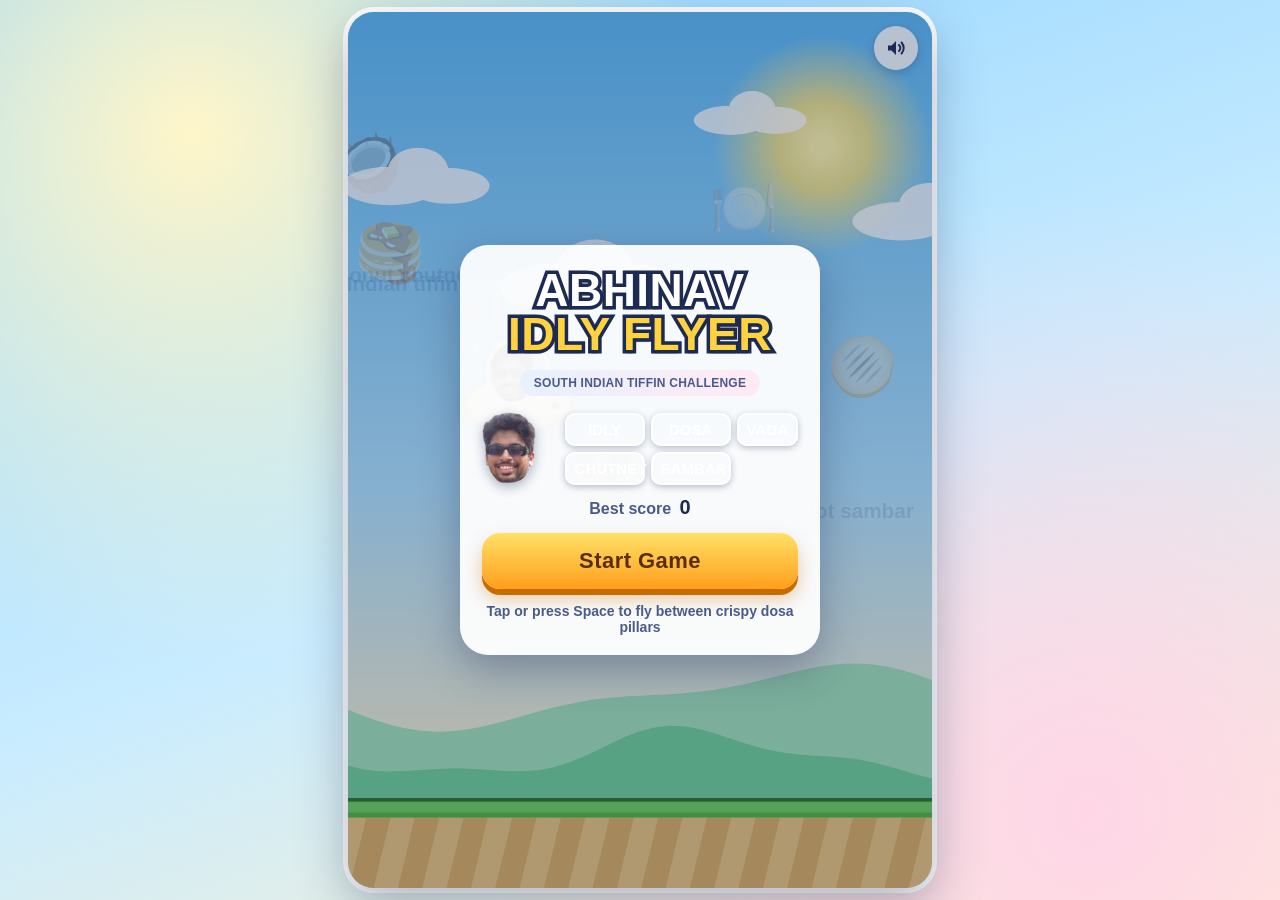
==== Abhinav_Idly_Flyer_Standalone.html @ 1d7c94a0 "Add files via upload" ====
<!DOCTYPE html>
<html lang="en">
<head>
<meta charset="UTF-8">
<meta name="viewport" content="width=device-width, initial-scale=1, maximum-scale=1, user-scalable=no, viewport-fit=cover">
<meta name="theme-color" content="#6ec6ff">
<title>Abhinav Idly Flyer</title>
<style>
/* Abhinav Tap Bird — styles */
:root {
  --ink: #1d2b53;
  --ink-soft: #4a5a8a;
  --sky: #6ec6ff;
  --sun: #ffd23f;
  --sun-deep: #ff9f1c;
  --coral: #ff6b6b;
  --card: rgba(255, 255, 255, 0.94);
  --font: "Trebuchet MS", "Segoe UI", "Helvetica Neue", Arial, system-ui, sans-serif;
}

* { box-sizing: border-box; -webkit-tap-highlight-color: transparent; }

html, body {
  margin: 0;
  height: 100%;
  overflow: hidden;
  overscroll-behavior: none;
  font-family: var(--font);
  color: var(--ink);
  -webkit-user-select: none;
  user-select: none;
}

body {
  display: grid;
  place-items: center;
  min-height: 100vh;
  min-height: 100dvh;
  background:
    radial-gradient(circle at 15% 15%, #fff6c9 0, transparent 40%),
    radial-gradient(circle at 85% 90%, #ffd6e7 0, transparent 45%),
    linear-gradient(160deg, #8fd3ff 0%, #c9ecff 55%, #fff1d0 100%);
}

.is-hidden { display: none !important; }


/* ---- Game shell: fixed 2:3 playfield scaled to fit the window ---- */
.shell {
  position: relative;
  height: min(calc(100vh - 24px), 150vw);
  height: min(calc(100dvh - 24px), 150vw);
  aspect-ratio: 2 / 3;
  max-width: 100vw;
}
.stage {
  position: absolute; inset: 0;
  overflow: hidden;
  border-radius: 26px;
  background: #8fd3ff;
  box-shadow: 0 18px 50px rgba(29, 43, 83, .35), 0 0 0 5px #fff;
  touch-action: none;
  cursor: pointer;
  outline: none;
}
@media (max-width: 520px) {
  .shell { height: min(100vh, 150vw); height: min(100dvh, 150vw); }
  .stage { border-radius: 0; box-shadow: none; }
}
canvas { position: absolute; inset: 0; width: 100%; height: 100%; display: block; touch-action: none; }

.stage.shake { animation: shake .4s; }
@keyframes shake {
  10%, 90% { transform: translateX(-2px); } 20%, 80% { transform: translateX(4px); }
  30%, 50%, 70% { transform: translateX(-7px); } 40%, 60% { transform: translateX(7px); }
}
.flash { position: absolute; inset: 0; background: #fff; opacity: 0; pointer-events: none; }
.flash.go { animation: flash .35s ease-out; }
@keyframes flash { from { opacity: .8; } to { opacity: 0; } }

/* ---- HUD ---- */
.hud {
  position: absolute; left: 0; right: 0; top: 0;
  padding: 14px 14px 0;
  display: flex; align-items: flex-start; justify-content: space-between;
  pointer-events: none;
  z-index: 3;
  font-size: calc(var(--s, 1) * 16px);
}
.hud > * { pointer-events: auto; }
.best-pill {
  background: rgba(255, 255, 255, .88); border-radius: 999px; padding: 7px 14px;
  font-weight: 700; font-size: 14px; color: var(--ink-soft);
  box-shadow: 0 3px 10px rgba(29, 43, 83, .2);
}
.best-pill b { color: var(--ink); margin-left: 4px; font-size: 16px; }
.hud-score {
  position: absolute; left: 50%; top: 52px; transform: translateX(-50%);
  font-size: 68px; font-weight: 900; color: #fff; line-height: 1;
  -webkit-text-stroke: 6px var(--ink); paint-order: stroke fill;
  text-shadow: 0 5px 0 rgba(29, 43, 83, .35);
  pointer-events: none;
}
.hud-score.pop { animation: pop .35s ease-out; }
@keyframes pop { 0% { transform: translateX(-50%) scale(1); } 40% { transform: translateX(-50%) scale(1.35); } 100% { transform: translateX(-50%) scale(1); } }
.hud-buttons { display: flex; gap: 8px; }
.icon-btn {
  width: 44px; height: 44px; border: 0; border-radius: 50%;
  display: grid; place-items: center; cursor: pointer;
  background: rgba(255, 255, 255, .92); color: var(--ink);
  box-shadow: 0 3px 10px rgba(29, 43, 83, .25);
  transition: transform .12s;
}
.icon-btn:hover { transform: scale(1.08); }
.icon-btn:active { transform: scale(.94); }
.icon-btn svg { width: 24px; height: 24px; fill: currentColor; }
.icon-btn .wave { stroke: currentColor; }
.icon-sound-off { display: none; }
#soundBtn[aria-pressed="true"] .icon-sound-on { display: none; }
#soundBtn[aria-pressed="true"] .icon-sound-off { display: block; color: var(--coral); }

/* HUD visibility per state */
.shell[data-state="ready"] .hud-score,
.shell[data-state="ready"] #pauseBtn,
.shell[data-state="ready"] .best-pill,
.shell[data-state="over"] .hud-score,
.shell[data-state="over"] #pauseBtn,
.shell[data-state="over"] .best-pill { display: none; }
.shell[data-state="ready"] .hud,
.shell[data-state="over"] .hud { justify-content: flex-end; }
.shell[data-state="paused"] .hud { visibility: hidden; }

/* ---- Overlays and cards ---- */
.overlay {
  position: absolute; inset: 0; z-index: 5;
  display: flex; align-items: center; justify-content: center;
  padding: 18px;
  background: rgba(29, 43, 83, .28);
  animation: fade .25s ease-out;
  cursor: default;
}
@keyframes fade { from { opacity: 0; } to { opacity: 1; } }
.card {
  width: min(100%, 360px);
  background: var(--card);
  border-radius: 28px;
  padding: 24px 22px 20px;
  text-align: center;
  box-shadow: 0 14px 40px rgba(29, 43, 83, .35);
  animation: rise .35s cubic-bezier(.2, 1.3, .4, 1);
}
.card-small { width: min(100%, 300px); }
@keyframes rise { from { transform: translateY(24px) scale(.94); opacity: 0; } to { transform: none; opacity: 1; } }

.logo { margin: 0; line-height: .95; display: flex; flex-direction: column; font-weight: 900; letter-spacing: .02em; }
.logo span {
  font-size: clamp(34px, 11vw, 46px); color: #fff;
  -webkit-text-stroke: 7px var(--ink); paint-order: stroke fill;
  text-shadow: 0 4px 0 rgba(29, 43, 83, .3);
}
.logo span:last-child { color: var(--sun); }
.subtitle {
  display: inline-block; margin: 14px 0 6px; padding: 6px 14px; border-radius: 999px;
  background: linear-gradient(90deg, #e8f1ff, #ffeaf3); color: var(--ink-soft);
  font-size: 12px; font-weight: 800; letter-spacing: .02em; text-transform: uppercase; white-space: nowrap;
}

.preview { display: flex; align-items: center; justify-content: center; gap: 14px; margin: 10px 0 4px; }
.preview-bird { position: relative; width: 74px; height: 74px; animation: bob 1.4s ease-in-out infinite alternate; }
.preview-bird img { width: 100%; height: 100%; object-fit: contain; filter: drop-shadow(0 4px 6px rgba(29, 43, 83, .35)); }
.preview-fallback { display: none; font-size: 56px; line-height: 74px; }
.preview-bird.no-img img { display: none; }
.preview-bird.no-img .preview-fallback { display: block; }
@keyframes bob { from { transform: translateY(-5px) rotate(-5deg); } to { transform: translateY(5px) rotate(5deg); } }
.preview-chips { display: grid; grid-template-columns: repeat(3, auto); gap: 6px; }
.chip {
  min-width: 42px; padding: 6px 8px; border-radius: 10px; color: #fff; font-weight: 900; font-size: 15px;
  border: 2px solid #fff; box-shadow: 0 2px 6px rgba(29, 43, 83, .3);
}

.best-line { margin: 10px 0 14px; font-weight: 700; color: var(--ink-soft); }
.best-line b { color: var(--ink); font-size: 20px; margin-left: 4px; }

.btn {
  display: block; width: 100%; border: 0; border-radius: 18px; cursor: pointer;
  font-family: inherit; font-weight: 900; letter-spacing: .02em;
  transition: transform .12s, box-shadow .12s;
}
.btn-primary {
  padding: 15px 18px; font-size: 22px; color: #5a2d00;
  background: linear-gradient(180deg, #ffe066, var(--sun-deep));
  box-shadow: 0 6px 0 #c76d00, 0 10px 18px rgba(199, 109, 0, .35);
}
.btn-primary:hover { transform: translateY(-2px); }
.btn-primary:active { transform: translateY(4px); box-shadow: 0 2px 0 #c76d00; }
.btn-secondary {
  margin-top: 14px; padding: 11px 18px; font-size: 16px; color: var(--ink);
  background: #e6edff; box-shadow: 0 4px 0 #b9c7ee;
}
.btn-secondary:active { transform: translateY(3px); box-shadow: 0 1px 0 #b9c7ee; }
.btn:focus-visible, .icon-btn:focus-visible { outline: 4px solid #fff; outline-offset: 2px; box-shadow: 0 0 0 7px var(--ink); }

.hint { margin: 14px 0 0; font-size: 14px; font-weight: 700; color: var(--ink-soft); }

.card-title { margin: 0 0 6px; font-size: 32px; font-weight: 900; color: var(--ink); }
.over-title { color: var(--coral); font-size: 38px; letter-spacing: .03em; }
.card-text { margin: 0 0 16px; font-size: 16px; font-weight: 700; color: var(--ink-soft); }
.score-row { display: flex; gap: 12px; margin-bottom: 14px; }
.score-box { flex: 1; padding: 10px 6px; border-radius: 18px; background: #eef3ff; display: flex; flex-direction: column; gap: 2px; }
.score-box span { font-size: 12px; font-weight: 800; text-transform: uppercase; letter-spacing: .08em; color: var(--ink-soft); }
.score-box b { font-size: 40px; line-height: 1.05; color: var(--ink); }
.score-box-best { background: #fff3d1; }
.new-best { margin: 0 0 14px; font-weight: 900; color: var(--sun-deep); animation: pop2 .8s ease-in-out infinite alternate; }
@keyframes pop2 { from { transform: scale(1); } to { transform: scale(1.08); } }

/* Fallback screen */
.fatal {
  position: absolute; inset: 0; z-index: 10; display: flex; align-items: center; justify-content: center;
  padding: 18px; background: rgba(110, 198, 255, .95); border-radius: 26px;
}
noscript .fatal { position: fixed; border-radius: 0; }

@media (max-height: 560px) {
  .card { padding: 14px 16px; }
  .logo span { font-size: 28px; }
  .preview-bird { width: 50px; height: 50px; }
  .btn-primary { padding: 10px; font-size: 18px; }
}
@media (prefers-reduced-motion: reduce) {
  .preview-bird, .new-best { animation: none; }
}

</style>
</head>
<body>
<main class="shell" id="shell" data-state="ready">
  <div class="stage" id="stage">
    <canvas id="gameCanvas" role="img" aria-label="Abhinav Idly Flyer game area"></canvas>

    <!-- In-game heads-up display -->
    <div class="hud" id="hud">
      <div class="best-pill">Best <b id="hudBest">0</b></div>
      <div class="hud-score" id="hudScore" aria-live="polite">0</div>
      <div class="hud-buttons">
        <button type="button" class="icon-btn" id="pauseBtn" aria-label="Pause game" title="Pause (P)">
          <svg viewBox="0 0 24 24" aria-hidden="true"><rect x="6" y="5" width="4" height="14" rx="1.5"/><rect x="14" y="5" width="4" height="14" rx="1.5"/></svg>
        </button>
        <button type="button" class="icon-btn" id="soundBtn" aria-label="Mute sound" aria-pressed="false" title="Sound (M)">
          <svg class="icon-sound-on" viewBox="0 0 24 24" aria-hidden="true"><path d="M4 9.5v5h3.5L12 19V5L7.5 9.5H4z"/><path class="wave" d="M15 9a4 4 0 0 1 0 6M17.5 6.5a8 8 0 0 1 0 11" fill="none" stroke-width="2" stroke-linecap="round"/></svg>
          <svg class="icon-sound-off" viewBox="0 0 24 24" aria-hidden="true"><path d="M4 9.5v5h3.5L12 19V5L7.5 9.5H4z"/><path class="wave" d="M16 9.5l5 5M21 9.5l-5 5" fill="none" stroke-width="2" stroke-linecap="round"/></svg>
        </button>
      </div>
    </div>

    <!-- Start screen -->
    <section class="overlay" id="startScreen" aria-labelledby="startTitle">
      <div class="card">
        <h1 class="logo" id="startTitle"><span>ABHINAV</span><span>IDLY FLYER</span></h1>
        <p class="subtitle">South Indian Tiffin Challenge</p>
        <div class="preview" aria-hidden="true">
          <div class="preview-bird"><img id="previewFace" src="[data-uri]" alt="" draggable="false"><span class="preview-fallback">🐦</span></div>
          <div class="preview-chips">
            <span class="chip c-IDLY">IDLY</span><span class="chip c-MASALA">DOSA</span><span class="chip c-PLAIN">VADA</span><span class="chip c-VADA">CHUTNEY</span><span class="chip c-CHUTNEY">SAMBAR</span>
          </div>
        </div>
        <p class="best-line">Best score <b id="startBest">0</b></p>
        <button type="button" class="btn btn-primary" id="startBtn">Start Game</button>
        <p class="hint">Tap or press Space to fly between crispy dosa pillars</p>
      </div>
    </section>

    <!-- Pause screen -->
    <section class="overlay is-hidden" id="pauseScreen" aria-labelledby="pauseTitle">
      <div class="card card-small">
        <h2 class="card-title" id="pauseTitle">Paused</h2>
        <p class="card-text">Take a breath. Your score is safe.</p>
        <button type="button" class="btn btn-primary" id="resumeBtn">Resume</button>
        <button type="button" class="btn btn-secondary" id="pauseRestartBtn">Restart</button>
      </div>
    </section>

    <!-- Game-over screen -->
    <section class="overlay is-hidden" id="overScreen" aria-labelledby="overTitle">
      <div class="card">
        <h2 class="card-title over-title" id="overTitle">GAME OVER</h2>
        <p class="card-text" id="overMessage">One more attempt?</p>
        <div class="score-row">
          <div class="score-box"><span>Score</span><b id="overScore">0</b></div>
          <div class="score-box score-box-best"><span>Best</span><b id="overBest">0</b></div>
        </div>
        <p class="new-best is-hidden" id="newBest">★ New best score! ★</p>
        <button type="button" class="btn btn-primary" id="restartBtn">Restart</button>
      </div>
    </section>

    <div class="flash" id="flash" aria-hidden="true"></div>
  </div>

  <!-- Shown only if the game cannot start -->
  <div class="fatal is-hidden" id="fatal" role="alert">
    <div class="card card-small">
      <h2 class="card-title">Oops!</h2>
      <p class="card-text">The game couldn't start in this browser. Please reload the page or try a newer browser.</p>
      <button type="button" class="btn btn-primary" onclick="location.reload()">Reload</button>
    </div>
  </div>
</main>

<noscript><div class="fatal"><div class="card card-small"><h2 class="card-title">JavaScript needed</h2><p class="card-text">Please enable JavaScript to play Abhinav Idly Flyer.</p></div></div></noscript>

<script>
/* Audio: background music, game-over sound and tiny synthesized effects.
 * Every call is wrapped so that missing files or browser autoplay blocks can never stop the game. */
(function (TB) {
  'use strict';

  var FILES = { music: 'assets/gameplay.mp3', over: 'assets/gameover.mp3' };
  var MUTE_KEY = 'abhinavTapBird.muted';

  var muted = false;
  var musicWanted = false;   // true while the game is in the "playing" state
  var music = null;
  var overSound = null;
  var audioCtx = null;

  try { muted = window.sessionStorage.getItem(MUTE_KEY) === '1'; } catch (e) { /* storage unavailable */ }

  function createTrack(src, loop, volume) {
    var track = { el: null, failed: false };
    try {
      var el = new Audio();
      el.preload = 'auto';
      el.loop = loop;
      el.volume = volume;
      el.addEventListener('error', function () { track.failed = true; });
      el.src = src;
      track.el = el;
    } catch (e) {
      track.failed = true;
    }
    return track;
  }

  function init() {
    if (music) return;
    music = createTrack(FILES.music, true, 0.45);
    overSound = createTrack(FILES.over, false, 0.7);
  }

  function safePlay(track) {
    if (!track || !track.el || track.failed) return;
    try {
      var p = track.el.play();
      if (p && typeof p.catch === 'function') p.catch(function () { /* autoplay blocked: ignore */ });
    } catch (e) { /* ignore */ }
  }

  function safePause(track) {
    if (!track || !track.el) return;
    try { track.el.pause(); } catch (e) { /* ignore */ }
  }

  function rewind(track) {
    if (!track || !track.el) return;
    try { track.el.currentTime = 0; } catch (e) { /* not seekable yet */ }
  }

  /* ---- Music ---- */
  function startMusic() {          // new run
    init();
    musicWanted = true;
    safePause(overSound); rewind(overSound);
    rewind(music);
    if (!muted) safePlay(music);
  }
  function pauseMusic() {          // pause screen
    musicWanted = false;
    safePause(music);
  }
  function resumeMusic() {
    musicWanted = true;
    if (!muted) safePlay(music);
  }
  function stopMusic() {           // game over / back to menu
    musicWanted = false;
    safePause(music);
    rewind(music);
  }

  /* ---- One-shots ---- */
  function playGameOver() {
    init();
    stopMusic();
    if (muted) return;
    rewind(overSound);
    safePlay(overSound);
  }

  function getCtx() {
    if (audioCtx) return audioCtx;
    try {
      var AC = window.AudioContext || window.webkitAudioContext;
      if (AC) audioCtx = new AC();
    } catch (e) { audioCtx = null; }
    return audioCtx;
  }

  function blip(freq, endFreq, duration, type, gain) {
    if (muted) return;
    var ctx = getCtx();
    if (!ctx) return;
    try {
      if (ctx.state === 'suspended') ctx.resume();
      var osc = ctx.createOscillator();
      var g = ctx.createGain();
      var t = ctx.currentTime;
      osc.type = type;
      osc.frequency.setValueAtTime(freq, t);
      osc.frequency.exponentialRampToValueAtTime(endFreq, t + duration);
      g.gain.setValueAtTime(gain, t);
      g.gain.exponentialRampToValueAtTime(0.001, t + duration);
      osc.connect(g); g.connect(ctx.destination);
      osc.start(t); osc.stop(t + duration + 0.02);
    } catch (e) { /* ignore */ }
  }

  function playFlap() { blip(380, 620, 0.09, 'triangle', 0.12); }
  function playScore() { blip(700, 1050, 0.14, 'square', 0.07); }

  /* ---- Mute ---- */
  function setMuted(value) {
    muted = !!value;
    try { window.sessionStorage.setItem(MUTE_KEY, muted ? '1' : '0'); } catch (e) { /* ignore */ }
    if (muted) {
      safePause(music);
      safePause(overSound);
    } else if (musicWanted) {
      safePlay(music);
    }
    return muted;
  }
  function isMuted() { return muted; }

  TB.Audio = {
    init: init, startMusic: startMusic, pauseMusic: pauseMusic, resumeMusic: resumeMusic, stopMusic: stopMusic,
    playGameOver: playGameOver, playFlap: playFlap, playScore: playScore,
    setMuted: setMuted, isMuted: isMuted
  };
})(window.TapBird = window.TapBird || {});

</script>
<script>
/* Player: the flying character (physics + drawing).
 * Uses assets/friend.png when available, otherwise a built-in cartoon bird. */
(function (TB) {
  'use strict';

  function clamp(v, a, b) { return v < a ? a : (v > b ? b : v); }

  function Player(config) {
    this.cfg = config;
    this.x = config.player.x;
    this.radius = config.player.radius;
    this.drawHeight = config.player.drawHeight;
    this.homeY = config.world.height * 0.42;
    this.y = this.homeY;
    this.vy = 0;
    this.rotation = 0;
    this.wingPhase = 0;
    this.wingBoost = 0;
    this.popTimer = 0;
    this.image = null;
    this.imageReady = false;
    this._loadImage('assets/friend.png');
  }

  Player.prototype._loadImage = function (src) {
    var self = this;
    var img = new Image();
    img.onload = function () {
      if (img.naturalWidth > 0 && img.naturalHeight > 0) { self.image = img; self.imageReady = true; }
    };
    img.onerror = function () { self.imageReady = false; };
    img.src = src;
  };

  Player.prototype.reset = function () {
    this.y = this.homeY;
    this.vy = 0;
    this.rotation = 0;
    this.wingBoost = 0;
    this.popTimer = 0.35;   // little "pop" when a run begins
  };

  Player.prototype.flap = function () {
    this.vy = this.cfg.physics.jump;
    this.wingBoost = 1;
  };

  /* Gentle hover on the start screen. */
  Player.prototype.updateIdle = function (dt, time) {
    this.y = this.homeY + Math.sin(time * 3) * 9;
    this.rotation = Math.sin(time * 3 + 1) * 0.1;
    this.wingPhase += dt * 9;
  };

  Player.prototype.update = function (dt) {
    var p = this.cfg.physics;
    this.vy = Math.min(this.vy + p.gravity * dt, p.maxFall);
    this.y += this.vy * dt;

    // Hitting the top of the screen just stops the climb (obstacles still fill the full height).
    if (this.y < this.radius) { this.y = this.radius; if (this.vy < 0) this.vy = 0; }

    var target = this.vy < 0 ? -0.45 : clamp(this.vy / 620, 0, 1.15);
    this.rotation += (target - this.rotation) * Math.min(1, dt * 12);

    this.wingBoost = Math.max(0, this.wingBoost - dt * 2.2);
    this.wingPhase += dt * (9 + this.wingBoost * 26);
    if (this.popTimer > 0) this.popTimer = Math.max(0, this.popTimer - dt);
  };

  Player.prototype.draw = function (ctx) {
    var scale = 1 + (this.popTimer > 0 ? Math.sin((this.popTimer / 0.35) * Math.PI) * 0.22 : 0);
    ctx.save();
    ctx.translate(this.x, this.y);
    ctx.rotate(this.rotation);
    ctx.scale(scale, scale);

    var h = this.drawHeight;
    this._drawFlyingIdly(ctx, h);
    if (this.imageReady) {
      var faceH = h * 0.72;
      var faceW = faceH * (this.image.naturalWidth / this.image.naturalHeight);
      ctx.save();
      ctx.beginPath(); ctx.ellipse(0, -h * 0.16, faceW * 0.52, faceH * 0.52, 0, 0, Math.PI * 2); ctx.clip();
      ctx.shadowColor = 'rgba(80,45,15,.28)'; ctx.shadowBlur = 4;
      ctx.drawImage(this.image, -faceW / 2, -h * 0.16 - faceH / 2, faceW, faceH);
      ctx.restore();
      ctx.strokeStyle = '#fff9e8'; ctx.lineWidth = 3;
      ctx.beginPath(); ctx.ellipse(0, -h * 0.16, faceW * 0.52, faceH * 0.52, 0, 0, Math.PI * 2); ctx.stroke();
    } else {
      this._drawFallbackBird(ctx, h * 0.62);
    }
    ctx.restore();
  };

  Player.prototype._drawFlyingIdly = function (ctx, h) {
    ctx.save();
    ctx.shadowColor = 'rgba(89,52,20,.25)'; ctx.shadowBlur = 7; ctx.shadowOffsetY = 3;
    var g = ctx.createLinearGradient(0, -h * .05, 0, h * .55);
    g.addColorStop(0, '#fffdf0'); g.addColorStop(.58, '#f7edcf'); g.addColorStop(1, '#dfc99a');
    ctx.fillStyle = g; ctx.strokeStyle = '#cbb88f'; ctx.lineWidth = 2.5;
    ctx.beginPath(); ctx.ellipse(0, h * .20, h * .62, h * .32, 0, 0, Math.PI * 2); ctx.fill(); ctx.stroke();
    ctx.shadowBlur = 0; ctx.shadowOffsetY = 0;
    ctx.fillStyle = 'rgba(255,255,255,.68)';
    ctx.beginPath(); ctx.ellipse(-h * .12, h * .11, h * .30, h * .10, -.12, 0, Math.PI * 2); ctx.fill();
    ctx.fillStyle = '#548b42'; ctx.beginPath(); ctx.arc(h * .42, h * .23, h * .045, 0, Math.PI * 2); ctx.fill();
    ctx.restore();
  };

  Player.prototype._drawWing = function (ctx, x, y, angle, size) {
    ctx.save();
    ctx.translate(x, y);
    ctx.rotate(angle - 0.4);
    ctx.fillStyle = '#ffe9a8';
    ctx.strokeStyle = '#e6a416';
    ctx.lineWidth = 2.5;
    ctx.beginPath();
    ctx.ellipse(-size * 0.2, 0, size * 0.26, size * 0.1, 0, 0, Math.PI * 2);
    ctx.fill();
    ctx.stroke();
    ctx.restore();
  };

  Player.prototype._drawFallbackBird = function (ctx, h) {
    var r = h * 0.4;
    ctx.fillStyle = '#ffcf33';
    ctx.strokeStyle = '#c98a00';
    ctx.lineWidth = 3;
    ctx.beginPath(); ctx.ellipse(0, 0, r * 1.1, r * 0.95, 0, 0, Math.PI * 2); ctx.fill(); ctx.stroke();
    ctx.fillStyle = '#fff3c4';
    ctx.beginPath(); ctx.ellipse(r * 0.1, r * 0.3, r * 0.65, r * 0.5, 0, 0, Math.PI * 2); ctx.fill();
    ctx.fillStyle = '#fff';
    ctx.beginPath(); ctx.arc(r * 0.45, -r * 0.25, r * 0.3, 0, Math.PI * 2); ctx.fill();
    ctx.fillStyle = '#1d2b53';
    ctx.beginPath(); ctx.arc(r * 0.55, -r * 0.25, r * 0.14, 0, Math.PI * 2); ctx.fill();
    ctx.fillStyle = '#ff7a3d';
    ctx.beginPath(); ctx.moveTo(r * 0.95, -r * 0.05); ctx.lineTo(r * 1.65, r * 0.12); ctx.lineTo(r * 0.95, r * 0.35); ctx.closePath(); ctx.fill();
  };

  TB.Player = Player;
})(window.TapBird = window.TapBird || {});

</script>
<script>
/* Obstacles: South Indian tiffin-themed dosa pillars drawn in Canvas. */
(function (TB) {
  'use strict';

  /* ======= SOUTH INDIAN TIFFIN THEME ======= */
  var SUBJECTS = {
    IDLY: { name: 'Soft Idly', color: '#fff4d6', dark: '#d8b98a', topics: ['Steamy Idly', 'Mini Idly', 'Ghee Podi Idly'] },
    MASALA: { name: 'Masala Dosa', color: '#d78b28', dark: '#8d4d17', topics: ['Masala Dosa', 'Crispy Dosa', 'Ghee Roast'] },
    PLAIN: { name: 'Plain Dosa', color: '#e7b45c', dark: '#a76521', topics: ['Plain Dosa', 'Paper Dosa', 'Set Dosa'] },
    VADA: { name: 'Medu Vada', color: '#b86a27', dark: '#713c16', topics: ['Medu Vada', 'Sambar Vada', 'Crispy Vada'] },
    CHUTNEY: { name: 'Chutney', color: '#4d8b45', dark: '#28552b', topics: ['Coconut Chutney', 'Tomato Chutney', 'Mint Chutney'] }
  };
  /* ========================================= */

  var SUBJECT_CODES = Object.keys(SUBJECTS);
  var FONT = '"Trebuchet MS", "Segoe UI", Arial, sans-serif';
  var IMAGE_FILES = []; // Tiffin obstacles are drawn in-game for a consistent style.

  var measureCtx = null;
  function getMeasureCtx() {
    if (!measureCtx) measureCtx = document.createElement('canvas').getContext('2d');
    return measureCtx;
  }

  function randomInt(n) { return Math.floor(Math.random() * n); }

  /* Wrap a topic into at most 3 lines, shrinking the font until every word fits. */
  function layoutLabel(topic, maxWidth) {
    var ctx = getMeasureCtx();
    var words = topic.split(' ');
    for (var size = 13; size >= 8; size--) {
      ctx.font = '700 ' + size + 'px ' + FONT;
      var lines = [], line = '', fits = true;
      for (var i = 0; i < words.length; i++) {
        var test = line ? line + ' ' + words[i] : words[i];
        if (ctx.measureText(test).width <= maxWidth) { line = test; }
        else {
          if (!line) { fits = false; break; }        // a single word is too wide at this size
          lines.push(line); line = words[i];
          if (ctx.measureText(line).width > maxWidth) { fits = false; break; }
        }
      }
      if (!fits) continue;
      lines.push(line);
      if (lines.length <= 3) return { lines: lines, size: size };
    }
    ctx.font = '700 8px ' + FONT;   // last resort: tiny text, squeezed to width when drawn
    return { lines: words.length > 2 ? [words.slice(0, 2).join(' '), words.slice(2).join(' ')] : [topic], size: 8 };
  }

  /* Optional sprite helper for custom vertical food assets. */
  function makeSprite(img) {
    var w = img.naturalWidth, h = img.naturalHeight;
    var c = document.createElement('canvas');
    var cx;
    if (w > h) {            // horizontal artwork (e.g. a ruler) -> rotate 90 degrees
      c.width = h; c.height = w;
      cx = c.getContext('2d');
      cx.translate(h / 2, w / 2);
      cx.rotate(Math.PI / 2);
      cx.drawImage(img, -w / 2, -h / 2);
    } else {                // already vertical (or square)
      c.width = w; c.height = h;
      cx = c.getContext('2d');
      cx.drawImage(img, 0, 0);
    }
    return { canvas: c, aspect: c.height / c.width };
  }

  function circleHitsRect(cx, cy, r, rx, ry, rw, rh) {
    var nx = cx < rx ? rx : (cx > rx + rw ? rx + rw : cx);
    var ny = cy < ry ? ry : (cy > ry + rh ? ry + rh : cy);
    var dx = cx - nx, dy = cy - ny;
    return dx * dx + dy * dy < r * r;
  }

  function ObstacleManager(config) {
    this.cfg = config;
    this.list = [];
    this.sprites = [];
    this.recentTopics = [];
    this.lastSubject = '';
    this.lastGapY = config.world.height * 0.4;
    this._loadSprites();
  }

  ObstacleManager.prototype._loadSprites = function () {
    var self = this;
    IMAGE_FILES.forEach(function (src) {
      var img = new Image();
      img.onload = function () {
        if (img.naturalWidth > 0 && img.naturalHeight > 0) {
          try { self.sprites.push(makeSprite(img)); } catch (e) { /* unusable image: keep fallback */ }
        }
      };
      img.onerror = function () { /* missing image: built-in books are used */ };
      img.src = src;
    });
  };

  ObstacleManager.prototype.reset = function () {
    this.list.length = 0;
    this.recentTopics.length = 0;
    this.lastSubject = '';
    this.lastGapY = this.cfg.world.height * 0.4;
  };

  ObstacleManager.prototype._pickTopic = function () {
    var code, topic, tries = 0;
    do {
      code = SUBJECT_CODES[randomInt(SUBJECT_CODES.length)];
      var topics = SUBJECTS[code].topics;
      topic = topics[randomInt(topics.length)];
      tries++;
    } while (tries < 30 && (code === this.lastSubject || this.recentTopics.indexOf(topic) !== -1));
    this.lastSubject = code;
    this.recentTopics.push(topic);
    if (this.recentTopics.length > 6) this.recentTopics.shift();
    return { code: code, topic: topic };
  };

  ObstacleManager.prototype.spawn = function (gap) {
    var world = this.cfg.world, ocfg = this.cfg.obstacles;
    var groundY = world.height - world.groundHeight;
    var minSeg = ocfg.minSegment;
    var lo = minSeg + gap / 2, hi = groundY - minSeg - gap / 2;
    // Never ask for a vertical jump the player cannot make between two pillars.
    var from = Math.max(lo, this.lastGapY - ocfg.maxGapShift);
    var to = Math.min(hi, this.lastGapY + ocfg.maxGapShift);
    var gapY = from + Math.random() * (to - from);
    this.lastGapY = gapY;

    var pick = this._pickTopic();
    var w = ocfg.width;
    this.list.push({
      x: world.width + 60, w: w, gapY: gapY, gap: gap,
      subject: pick.code, topic: pick.topic,
      label: layoutLabel(pick.topic, w - 20),
      sprite: this.sprites.length ? this.sprites[randomInt(this.sprites.length)] : null,
      passed: false
    });
  };

  /* Advance obstacles; spawn new ones at a fixed distance apart. */
  ObstacleManager.prototype.update = function (dt, speed, gap) {
    var ocfg = this.cfg.obstacles, worldW = this.cfg.world.width;
    var list = this.list, i;
    for (i = 0; i < list.length; i++) list[i].x -= speed * dt;
    for (i = list.length - 1; i >= 0; i--) if (list[i].x + list[i].w < -20) list.splice(i, 1);
    var last = list.length ? list[list.length - 1] : null;
    if (!last || last.x <= worldW + 60 - ocfg.spacing) this.spawn(gap);
  };

  /* Returns how many obstacles were newly passed (each is counted once). */
  ObstacleManager.prototype.countPassed = function (playerX) {
    var n = 0;
    for (var i = 0; i < this.list.length; i++) {
      var o = this.list[i];
      if (!o.passed && o.x + o.w < playerX) { o.passed = true; n++; }
    }
    return n;
  };

  ObstacleManager.prototype.collides = function (cx, cy, r) {
    var groundY = this.cfg.world.height - this.cfg.world.groundHeight;
    for (var i = 0; i < this.list.length; i++) {
      var o = this.list[i];
      if (cx + r < o.x || cx - r > o.x + o.w) continue;
      if (circleHitsRect(cx, cy, r, o.x, -2000, o.w, o.gapY - o.gap / 2 + 2000)) return true;
      if (circleHitsRect(cx, cy, r, o.x, o.gapY + o.gap / 2, o.w, groundY - (o.gapY + o.gap / 2))) return true;
    }
    return false;
  };

  /* ---------------- Drawing ---------------- */

  ObstacleManager.prototype.draw = function (ctx) {
    var groundY = this.cfg.world.height - this.cfg.world.groundHeight;
    for (var i = 0; i < this.list.length; i++) {
      var o = this.list[i];
      var gapTop = o.gapY - o.gap / 2, gapBottom = o.gapY + o.gap / 2;
      this._drawSegment(ctx, o, 0, gapTop, true);
      this._drawSegment(ctx, o, gapBottom, groundY, false);
      this._drawLabel(ctx, o, 0, gapTop);
      this._drawLabel(ctx, o, gapBottom, groundY);
    }
  };

  ObstacleManager.prototype._drawSegment = function (ctx, o, y0, y1, isTop) {
    var h = y1 - y0;
    if (h <= 0) return;
    ctx.save();
    ctx.beginPath(); ctx.rect(o.x, y0, o.w, h); ctx.clip();
    this._drawDosaPillar(ctx, o, y0, y1, isTop);
    ctx.restore();
  };

  /* Sprite tiles keep their aspect ratio; they start flush at the gap edge and run outward. */
  ObstacleManager.prototype._drawSpriteTiles = function (ctx, o, y0, y1, isTop) {
    var tileH = o.w * o.sprite.aspect, y;
    if (isTop) { for (y = y1 - tileH; y > y0 - tileH; y -= tileH) ctx.drawImage(o.sprite.canvas, o.x, y, o.w, tileH); }
    else { for (y = y0; y < y1; y += tileH) ctx.drawImage(o.sprite.canvas, o.x, y, o.w, tileH); }
  };

  /* Cartoon dosa pillars: golden folded dosas with crisp toasted edges. */
  ObstacleManager.prototype._drawDosaPillar = function (ctx, o, y0, y1, isTop) {
    var h = y1 - y0;
    if (h <= 0) return;
    var x = o.x, w = o.w;
    ctx.fillStyle = 'rgba(80,42,12,.18)'; ctx.fillRect(x + 3, y0, w - 6, h);
    var grad = ctx.createLinearGradient(x, 0, x + w, 0);
    grad.addColorStop(0, '#b96b20'); grad.addColorStop(.18, '#e8a83d');
    grad.addColorStop(.52, '#ffd779'); grad.addColorStop(.82, '#e8a23a'); grad.addColorStop(1, '#a95b18');
    ctx.fillStyle = grad; ctx.fillRect(x + 2, y0, w - 4, h);
    ctx.save(); ctx.beginPath(); ctx.rect(x + 3, y0, w - 6, h); ctx.clip();
    for (var yy = Math.floor(y0 / 23) * 23 + 8; yy < y1; yy += 23) {
      for (var xx = x + 10; xx < x + w - 7; xx += 17) {
        var seed = Math.abs(Math.sin(xx * 12.31 + yy * 4.7 + o.subject.length * 9));
        ctx.fillStyle = seed > .5 ? 'rgba(141,76,22,.35)' : 'rgba(255,239,176,.55)';
        ctx.beginPath(); ctx.ellipse(xx + seed * 4, yy, 2 + seed * 2, 1.5 + seed, seed, 0, Math.PI * 2); ctx.fill();
      }
    }
    ctx.restore();
    var edgeY = isTop ? y1 - 12 : y0;
    ctx.fillStyle = '#8e4816'; ctx.fillRect(x - 3, edgeY, w + 6, 13);
    ctx.fillStyle = '#ffe39a'; ctx.fillRect(x - 2, edgeY + 2, w + 4, 4);
    ctx.strokeStyle = '#9b551b'; ctx.lineWidth = 2; ctx.strokeRect(x + 2, y0, w - 4, h);
  };

  ObstacleManager.prototype._drawLabel = function (ctx, o, y0, y1) {
    var L = o.label, subj = SUBJECTS[o.subject];
    var lineH = L.size + 3;
    var panelW = o.w - 8;
    var panelH = 36 + L.lines.length * lineH;
    if (y1 - y0 < panelH + 16) return;                 // segment too short: the other one carries the label
    var px = o.x + 4, py = (y0 + y1) / 2 - panelH / 2;

    ctx.save();
    ctx.fillStyle = subj.color;
    ctx.strokeStyle = '#ffffff';
    ctx.lineWidth = 3;
    ctx.beginPath(); ctx.roundRect(px, py, panelW, panelH, 10); ctx.fill(); ctx.stroke();
    ctx.fillStyle = subj.dark;                         // darker header strip behind the code
    ctx.beginPath(); ctx.roundRect(px + 3, py + 3, panelW - 6, 25, 7); ctx.fill();

    ctx.textAlign = 'center'; ctx.textBaseline = 'middle'; ctx.fillStyle = '#ffffff';
    ctx.font = '900 21px ' + FONT;
    ctx.fillText(o.subject, px + panelW / 2, py + 16);
    ctx.font = '700 ' + L.size + 'px ' + FONT;
    for (var i = 0; i < L.lines.length; i++) {
      ctx.fillText(L.lines[i], px + panelW / 2, py + 32 + (i + 0.5) * lineH, panelW - 8);
    }
    ctx.restore();
  };

  TB.SUBJECTS = SUBJECTS;
  TB.ObstacleManager = ObstacleManager;
})(window.TapBird = window.TapBird || {});

</script>
<script>
/* UI: everything that lives in the DOM (HUD, start / pause / game-over screens, buttons).
 * It never touches game rules; it just reports button presses through callbacks. */
(function (TB) {
  'use strict';

  var MESSAGES = [
    'Dosa got you this time!',
    'One more crispy round?',
    'Abhinav, fly past the dosa!',
    'So close! Give it another go.',
    'Every great engineer fails a few tests.',
    'The derivative of failure is progress!'
  ];

  function byId(id) { return document.getElementById(id); }

  function create(callbacks) {
    var ids = ['shell', 'stage', 'hudBest', 'hudScore', 'pauseBtn', 'soundBtn', 'startScreen', 'pauseScreen', 'overScreen',
               'startBest', 'startBtn', 'resumeBtn', 'pauseRestartBtn', 'restartBtn', 'overScore', 'overBest',
               'overMessage', 'newBest', 'flash'];
    var el = {};
    for (var i = 0; i < ids.length; i++) {
      el[ids[i]] = byId(ids[i]);
      if (!el[ids[i]]) throw new Error('Missing element #' + ids[i]);
    }

    // Preview image: fall back to the emoji bird if friend.png is missing.
    var face = byId('previewFace');
    if (face) {
      face.addEventListener('error', function () { face.parentNode.classList.add('no-img'); });
      if (face.complete && face.naturalWidth === 0) face.parentNode.classList.add('no-img');
    }

    function onButton(btn, handler) {
      btn.addEventListener('click', function (e) {
        e.preventDefault();
        e.stopPropagation();
        btn.blur();              // so Space afterwards flaps instead of "clicking" this button again
        handler();
      });
      // Keep button presses from ever being treated as a tap on the playfield.
      btn.addEventListener('pointerdown', function (e) { e.stopPropagation(); });
    }

    onButton(el.startBtn, callbacks.onStart);
    onButton(el.restartBtn, callbacks.onRestart);
    onButton(el.pauseRestartBtn, callbacks.onRestart);
    onButton(el.pauseBtn, callbacks.onPause);
    onButton(el.resumeBtn, callbacks.onResume);
    onButton(el.soundBtn, callbacks.onToggleSound);

    function show(node, visible) { node.classList.toggle('is-hidden', !visible); }

    var api = {
      setState: function (state) {
        el.shell.setAttribute('data-state', state);
        show(el.startScreen, state === 'ready');
        show(el.pauseScreen, state === 'paused');
        show(el.overScreen, state === 'over');
      },
      setScore: function (score, animate) {
        el.hudScore.textContent = String(score);
        if (animate) {
          el.hudScore.classList.remove('pop');
          void el.hudScore.offsetWidth;        // restart the CSS animation
          el.hudScore.classList.add('pop');
        }
      },
      setBest: function (best) {
        el.hudBest.textContent = String(best);
        el.startBest.textContent = String(best);
      },
      setMuted: function (muted) {
        el.soundBtn.setAttribute('aria-pressed', muted ? 'true' : 'false');
        el.soundBtn.setAttribute('aria-label', muted ? 'Unmute sound' : 'Mute sound');
      },
      showGameOver: function (score, best, isNewBest) {
        el.overScore.textContent = String(score);
        el.overBest.textContent = String(best);
        el.overMessage.textContent = MESSAGES[Math.floor(Math.random() * MESSAGES.length)];
        show(el.newBest, isNewBest);
        api.setState('over');
      },
      shake: function () {
        el.stage.classList.remove('shake');
        el.flash.classList.remove('go');
        void el.stage.offsetWidth;
        el.stage.classList.add('shake');
        el.flash.classList.add('go');
      }
    };
    return api;
  }

  TB.UI = { create: create };
})(window.TapBird = window.TapBird || {});

</script>
<script>
/* Game: configuration, state machine, input, background, rendering loop.
 * The world is a fixed 480x720 coordinate space that is scaled to the screen, so physics
 * and collisions never change when the window is resized. */
(function (TB) {
  'use strict';

  /* ======= TUNING (edit to change the feel of the game) ======= */
  var CONFIG = {
    world: { width: 480, height: 720, groundHeight: 72 },
    physics: { gravity: 1500, jump: -450, maxFall: 720 },     // pixels per second (and per second squared)
    player: { x: 140, radius: 20, drawHeight: 72, hitboxScale: 0.9 },
    obstacles: { width: 104, spacing: 300, minSegment: 90, maxGapShift: 170 },
    difficulty: {
      maxScore: 35,                                            // difficulty stops increasing here
      speedStart: 150, speedMax: 240,
      gapStart: 205, gapMin: 150
    }
  };
  /* ============================================================ */

  var STORAGE_KEY = 'abhinavTapBird.best';
  var MAX_STEP = 1 / 120;       // physics sub-step, keeps collisions accurate at any frame rate
  var MAX_FRAME = 0.05;         // clamp long frames (tab switches etc.)

  var W = CONFIG.world.width, H = CONFIG.world.height;
  var GROUND_Y = H - CONFIG.world.groundHeight;

  /* roundRect polyfill for older browsers */
  if (typeof CanvasRenderingContext2D !== 'undefined' && !CanvasRenderingContext2D.prototype.roundRect) {
    CanvasRenderingContext2D.prototype.roundRect = function (x, y, w, h, r) {
      r = Math.min(typeof r === 'number' ? r : 0, w / 2, h / 2);
      this.moveTo(x + r, y);
      this.arcTo(x + w, y, x + w, y + h, r); this.arcTo(x + w, y + h, x, y + h, r);
      this.arcTo(x, y + h, x, y, r); this.arcTo(x, y, x + w, y, r);
      this.closePath();
    };
  }

  function lerp(a, b, t) { return a + (b - a) * t; }

  /* ---------------- Best score storage ---------------- */
  var memoryBest = 0;
  function loadBest() {
    try {
      var v = parseInt(window.localStorage.getItem(STORAGE_KEY), 10);
      return isNaN(v) || v < 0 ? 0 : v;
    } catch (e) { return memoryBest; }
  }
  function saveBest(v) {
    memoryBest = v;
    try { window.localStorage.setItem(STORAGE_KEY, String(v)); } catch (e) { /* storage unavailable */ }
  }

  /* ---------------- Background ---------------- */
  var SYMBOLS = ['🥥', '🥞', '🍃', '🌶️', '🍽️', '🫓', '🍛', '🥥', '🍴', '🥞'];
  var FORMULAS = ['IDLY • DOSA • VADA', 'Coconut chutney', 'Crispy golden dosa', 'Hot sambar', 'Ghee roast special', 'South Indian tiffin'];
  var FONT = '"Trebuchet MS", "Segoe UI", Arial, sans-serif';

  var sunGradient = null;
  function wrapX(x, span, margin) { return ((x % span) + span) % span - margin; }

  function drawBackground(ctx, sky, scroll) {
    ctx.fillStyle = sky; ctx.fillRect(0, 0, W, H);

    // sun
    if (!sunGradient) {
      sunGradient = ctx.createRadialGradient(390, 110, 8, 390, 110, 90);
      sunGradient.addColorStop(0, 'rgba(255,244,170,1)'); sunGradient.addColorStop(.35, 'rgba(255,230,120,.85)'); sunGradient.addColorStop(1, 'rgba(255,230,120,0)');
    }
    ctx.fillStyle = sunGradient; ctx.fillRect(290, 10, 200, 200);

    var i, x, y;
    // floating South Indian tiffin decorations
    ctx.textAlign = 'center'; ctx.textBaseline = 'middle';
    ctx.fillStyle = 'rgba(255,255,255,0.34)';
    ctx.font = '700 46px ' + FONT;
    for (i = 0; i < 10; i++) {
      x = wrapX(i * 97 - scroll * 0.12, W + 120, 60);
      y = 70 + ((i * 131) % 430);
      ctx.fillText(SYMBOLS[i], x, y);
    }
    ctx.fillStyle = 'rgba(40,80,150,0.17)';
    ctx.font = '700 17px ' + FONT;
    for (i = 0; i < 6; i++) {
      x = wrapX(i * 190 - scroll * 0.07, W + 300, 150);
      y = 120 + ((i * 97) % 380);
      ctx.fillText(FORMULAS[i], x, y);
    }

    // clouds
    ctx.fillStyle = 'rgba(255,255,255,0.8)';
    for (i = 0; i < 5; i++) {
      x = wrapX(i * 140 - scroll * 0.22, W + 200, 100);
      y = 60 + ((i * 83) % 220);
      var s = 0.8 + (i % 3) * 0.25;
      ctx.beginPath();
      ctx.ellipse(x, y, 38 * s, 15 * s, 0, 0, Math.PI * 2);
      ctx.ellipse(x + 22 * s, y - 11 * s, 24 * s, 19 * s, 0, 0, Math.PI * 2);
      ctx.ellipse(x + 46 * s, y, 32 * s, 14 * s, 0, 0, Math.PI * 2);
      ctx.fill();
    }

    // hills (two parallax layers)
    drawHills(ctx, '#9fe0b6', GROUND_Y - 85, 22, 0.011, scroll * 0.0045, 0.02);
    drawHills(ctx, '#6fcf97', GROUND_Y - 38, 18, 0.016, scroll * 0.0075, 1.5);
  }

  function drawHills(ctx, color, baseY, amp, freq, phase, off) {
    ctx.fillStyle = color;
    ctx.beginPath();
    ctx.moveTo(0, GROUND_Y);
    for (var x = 0; x <= W + 12; x += 12) ctx.lineTo(x, baseY + Math.sin(x * freq + phase * 60 + off) * amp + Math.sin(x * freq * 2.3 + off) * amp * 0.35);
    ctx.lineTo(W, GROUND_Y); ctx.closePath(); ctx.fill();
  }

  function drawGround(ctx, scroll) {
    var gh = CONFIG.world.groundHeight;
    ctx.fillStyle = '#e9c27b'; ctx.fillRect(0, GROUND_Y, W, gh);
    ctx.fillStyle = '#d9ab5f';
    var off = scroll % 40;
    for (var x = -off - 40; x < W + 40; x += 40) {
      ctx.beginPath();
      ctx.moveTo(x, GROUND_Y + 14); ctx.lineTo(x + 20, GROUND_Y + 14);
      ctx.lineTo(x + 6, GROUND_Y + gh); ctx.lineTo(x - 14, GROUND_Y + gh);
      ctx.closePath(); ctx.fill();
    }
    ctx.fillStyle = '#6bd05a'; ctx.fillRect(0, GROUND_Y, W, 14);
    ctx.fillStyle = '#4fb340'; ctx.fillRect(0, GROUND_Y + 10, W, 4);
    ctx.fillStyle = '#2f6f2a'; ctx.fillRect(0, GROUND_Y - 2, W, 3);
  }

  /* ---------------- Particles (fixed pool, no allocations in the loop) ---------------- */
  var POOL = 60;
  var particles = [];
  for (var pi = 0; pi < POOL; pi++) particles.push({ on: false, x: 0, y: 0, vx: 0, vy: 0, life: 0, max: 1, size: 3, color: '#fff' });

  function emit(x, y, vx, vy, life, size, color) {
    for (var i = 0; i < POOL; i++) {
      var p = particles[i];
      if (!p.on) { p.on = true; p.x = x; p.y = y; p.vx = vx; p.vy = vy; p.life = life; p.max = life; p.size = size; p.color = color; return; }
    }
  }
  function updateParticles(dt) {
    for (var i = 0; i < POOL; i++) {
      var p = particles[i];
      if (!p.on) continue;
      p.life -= dt;
      if (p.life <= 0) { p.on = false; continue; }
      p.x += p.vx * dt; p.y += p.vy * dt;
    }
  }
  function drawParticles(ctx) {
    for (var i = 0; i < POOL; i++) {
      var p = particles[i];
      if (!p.on) continue;
      ctx.globalAlpha = p.life / p.max;
      ctx.fillStyle = p.color;
      ctx.beginPath(); ctx.arc(p.x, p.y, p.size * (0.5 + 0.5 * p.life / p.max), 0, Math.PI * 2); ctx.fill();
    }
    ctx.globalAlpha = 1;
  }
  function clearParticles() { for (var i = 0; i < POOL; i++) particles[i].on = false; }

  /* ---------------- Game ---------------- */
  function Game() {
    this.canvas = document.getElementById('gameCanvas');
    this.stage = document.getElementById('stage');
    if (!this.canvas || !this.stage || !this.canvas.getContext) throw new Error('Canvas not available');
    this.ctx = this.canvas.getContext('2d');
    if (!this.ctx) throw new Error('2D context not available');

    this.state = 'ready';      // ready | playing | paused | over
    this.score = 0;
    this.best = loadBest();
    this.time = 0;
    this.scroll = 0;
    this.lastFrame = 0;
    this.rafId = 0;
    this.overAt = 0;
    this.pixelScale = 1;

    this.sky = this.ctx.createLinearGradient(0, 0, 0, GROUND_Y);
    this.sky.addColorStop(0, '#59b8f5'); this.sky.addColorStop(0.6, '#aee3ff'); this.sky.addColorStop(1, '#fff0c9');

    this.player = new TB.Player(CONFIG);
    this.obstacles = new TB.ObstacleManager(CONFIG);

    var self = this;
    this.ui = TB.UI.create({
      onStart: function () { self.startRun(); },
      onRestart: function () { self.startRun(); },
      onPause: function () { self.pause(); },
      onResume: function () { self.resume(); },
      onToggleSound: function () { self.toggleSound(); }
    });
    TB.Audio.init();
    this.ui.setBest(this.best);
    this.ui.setScore(0, false);
    this.ui.setMuted(TB.Audio.isMuted());
    this.ui.setState('ready');

    this._bindInput();
    this._bindResize();
    this._startLoop();
  }

  /* ----- state changes ----- */
  Game.prototype.startRun = function () {
    this.score = 0;
    this.obstacles.reset();
    clearParticles();
    this.player.reset();
    this.player.flap();
    this.state = 'playing';
    this.ui.setScore(0, false);
    this.ui.setBest(this.best);
    this.ui.setState('playing');
    TB.Audio.startMusic();
    TB.Audio.playFlap();
  };

  Game.prototype.pause = function () {
    if (this.state !== 'playing') return;
    this.state = 'paused';
    TB.Audio.pauseMusic();
    this.ui.setState('paused');
  };

  Game.prototype.resume = function () {
    if (this.state !== 'paused') return;
    this.state = 'playing';
    this.lastFrame = 0;                  // avoid a big time jump on the next frame
    TB.Audio.resumeMusic();
    this.ui.setState('playing');
  };

  Game.prototype.togglePause = function () {
    if (this.state === 'playing') this.pause();
    else if (this.state === 'paused') this.resume();
  };

  Game.prototype.toggleSound = function () {
    this.ui.setMuted(TB.Audio.setMuted(!TB.Audio.isMuted()));
  };

  Game.prototype.flap = function () {
    this.player.flap();
    TB.Audio.playFlap();
    for (var i = 0; i < 4; i++) {
      emit(this.player.x - 18, this.player.y + 10, -60 - Math.random() * 60, (Math.random() - 0.3) * 60, 0.4, 3 + Math.random() * 2, '#ffffff');
    }
  };

  Game.prototype.die = function () {
    if (this.state !== 'playing') return;      // guarantees one death, one game-over sound
    this.state = 'over';
    this.overAt = performance.now();
    var isNewBest = this.score > this.best;
    if (isNewBest) { this.best = this.score; saveBest(this.best); }
    TB.Audio.playGameOver();
    this.ui.setBest(this.best);
    this.ui.showGameOver(this.score, this.best, isNewBest && this.score > 0);
    this.ui.shake();
  };

  /* ----- input ----- */
  Game.prototype.handleFlapInput = function (fromKeyboard) {
    if (this.state === 'ready') this.startRun();
    else if (this.state === 'playing') this.flap();
    else if (this.state === 'over' && fromKeyboard && performance.now() - this.overAt > 600) this.startRun();
  };

  Game.prototype._bindInput = function () {
    var self = this;
    this.stage.addEventListener('pointerdown', function (e) {
      if (e.pointerType === 'mouse' && e.button !== 0) return;     // left button only
      if (e.target.closest && e.target.closest('button')) return;  // UI buttons never make the bird jump
      e.preventDefault();
      self.handleFlapInput(false);
    });
    // Block scroll / pinch gestures on the playfield
    this.stage.addEventListener('touchmove', function (e) { e.preventDefault(); }, { passive: false });
    this.stage.addEventListener('contextmenu', function (e) { e.preventDefault(); });

    document.addEventListener('keydown', function (e) {
      var code = e.code;
      if (code === 'Space' || code === 'ArrowUp') {
        e.preventDefault();                                          // no page scroll, no button "click"
        if (!e.repeat) self.handleFlapInput(true);
      } else if ((code === 'KeyP' || code === 'Escape') && !e.repeat) {
        self.togglePause();
      } else if (code === 'KeyM' && !e.repeat) {
        self.toggleSound();
      }
    });
    document.addEventListener('keyup', function (e) {
      if (e.code === 'Space' || e.code === 'ArrowUp') e.preventDefault();   // stops Firefox clicking a focused button
    });

    document.addEventListener('visibilitychange', function () {
      if (document.hidden) self.pause();
    });
  };

  /* ----- resize (display only; never touches game state) ----- */
  Game.prototype._bindResize = function () {
    var self = this;
    var onResize = function () { self.resizeCanvas(); };
    if (typeof ResizeObserver !== 'undefined') new ResizeObserver(onResize).observe(this.stage);
    window.addEventListener('resize', onResize);
    window.addEventListener('orientationchange', onResize);
    this.resizeCanvas();
  };

  Game.prototype.resizeCanvas = function () {
    var rect = this.stage.getBoundingClientRect();
    if (!rect.width || !rect.height) return;
    var dpr = Math.min(window.devicePixelRatio || 1, 3);
    var pw = Math.max(1, Math.round(rect.width * dpr));
    var ph = Math.max(1, Math.round(rect.height * dpr));
    if (this.canvas.width !== pw || this.canvas.height !== ph) { this.canvas.width = pw; this.canvas.height = ph; }
    this.pixelScale = pw / W;
    this.render();
  };

  /* ----- loop ----- */
  Game.prototype._startLoop = function () {
    if (this.rafId) return;                     // never run two loops
    var self = this;
    function frame(now) {
      self.rafId = requestAnimationFrame(frame);
      var dt = self.lastFrame ? (now - self.lastFrame) / 1000 : 0;
      self.lastFrame = now;
      if (dt > MAX_FRAME) dt = MAX_FRAME;
      try {
        self.update(dt);
        self.render();
      } catch (err) {
        console.error('Game loop error:', err);
      }
    }
    this.rafId = requestAnimationFrame(frame);
  };

  Game.prototype.difficulty = function () {
    var d = CONFIG.difficulty;
    var t = Math.min(this.score / d.maxScore, 1);
    return { speed: lerp(d.speedStart, d.speedMax, t), gap: lerp(d.gapStart, d.gapMin, t) };
  };

  Game.prototype.update = function (dt) {
    if (dt <= 0) return;
    if (this.state === 'ready') {
      this.time += dt;
      this.scroll += 30 * dt;
      this.player.updateIdle(dt, this.time);
      return;
    }
    if (this.state !== 'playing') return;       // paused / over: everything is frozen

    this.time += dt;
    var diff = this.difficulty();
    var steps = Math.max(1, Math.ceil(dt / MAX_STEP));
    var h = dt / steps;
    var hitR = CONFIG.player.radius * CONFIG.player.hitboxScale;

    for (var i = 0; i < steps; i++) {
      this.player.update(h);
      this.obstacles.update(h, diff.speed, diff.gap);
      this.scroll += diff.speed * h;

      var passed = this.obstacles.countPassed(this.player.x);
      if (passed > 0) this.addScore(passed);

      if (this.player.y + hitR >= GROUND_Y || this.obstacles.collides(this.player.x, this.player.y, hitR)) {
        this.die();
        break;
      }
    }
    if (this.state === 'playing') updateParticles(dt);
  };

  Game.prototype.addScore = function (n) {
    this.score += n;
    this.ui.setScore(this.score, true);
    if (this.score > this.best) this.ui.setBest(this.score);   // live best indicator
    TB.Audio.playScore();
    for (var i = 0; i < 8; i++) {
      var a = (i / 8) * Math.PI * 2;
      emit(this.player.x, this.player.y, Math.cos(a) * 120, Math.sin(a) * 120, 0.5, 4, '#ffd23f');
    }
  };

  Game.prototype.render = function () {
    var ctx = this.ctx, k = this.pixelScale;
    ctx.setTransform(k, 0, 0, k, 0, 0);
    drawBackground(ctx, this.sky, this.scroll);
    this.obstacles.draw(ctx);
    drawGround(ctx, this.scroll);
    drawParticles(ctx);
    this.player.draw(ctx);
  };

  /* ---------------- Boot ---------------- */
  function boot() {
    try {
      TB.game = new Game();
      TB.started = true;
      TB.getState = function () { return { state: TB.game.state, score: TB.game.score, best: TB.game.best }; };
    } catch (err) {
      console.error('Abhinav Tap Bird failed to start:', err);
      var fatal = document.getElementById('fatal');
      if (fatal) fatal.classList.remove('is-hidden');
    }
  }
  if (document.readyState === 'loading') document.addEventListener('DOMContentLoaded', boot);
  else boot();
})(window.TapBird = window.TapBird || {});

</script>
<script>
  // Safety net: if the game scripts failed to start, show a friendly message instead of a blank page.
  window.addEventListener('load', function () {
    if (!(window.TapBird && window.TapBird.started)) {
      var fatal = document.getElementById('fatal');
      if (fatal) fatal.classList.remove('is-hidden');
    }
  });
</script>
</body>
</html>
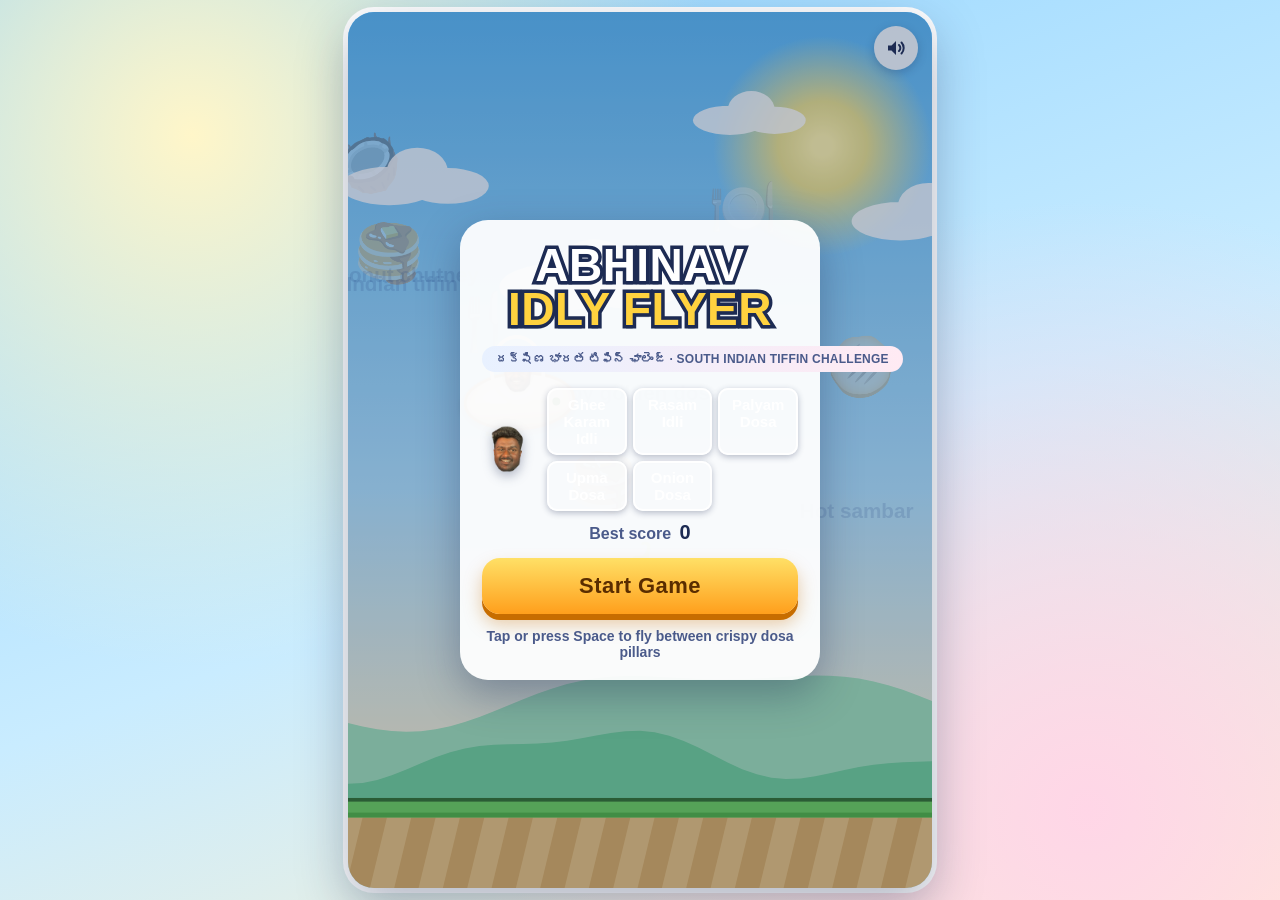
==== commit 03553bb3: "Add files via upload" ====
--- a/Abhinav_Idly_Flyer_Standalone.html
+++ b/Abhinav_Idly_Flyer_Standalone.html
@@ -256,11 +256,11 @@
     <section class="overlay" id="startScreen" aria-labelledby="startTitle">
       <div class="card">
         <h1 class="logo" id="startTitle"><span>ABHINAV</span><span>IDLY FLYER</span></h1>
-        <p class="subtitle">South Indian Tiffin Challenge</p>
+        <p class="subtitle">దక్షిణ భారత టిఫిన్ ఛాలెంజ్ · South Indian Tiffin Challenge</p>
         <div class="preview" aria-hidden="true">
-          <div class="preview-bird"><img id="previewFace" src="[data-uri]" alt="" draggable="false"><span class="preview-fallback">🐦</span></div>
+          <div class="preview-bird"><img id="previewFace" src="[data-uri]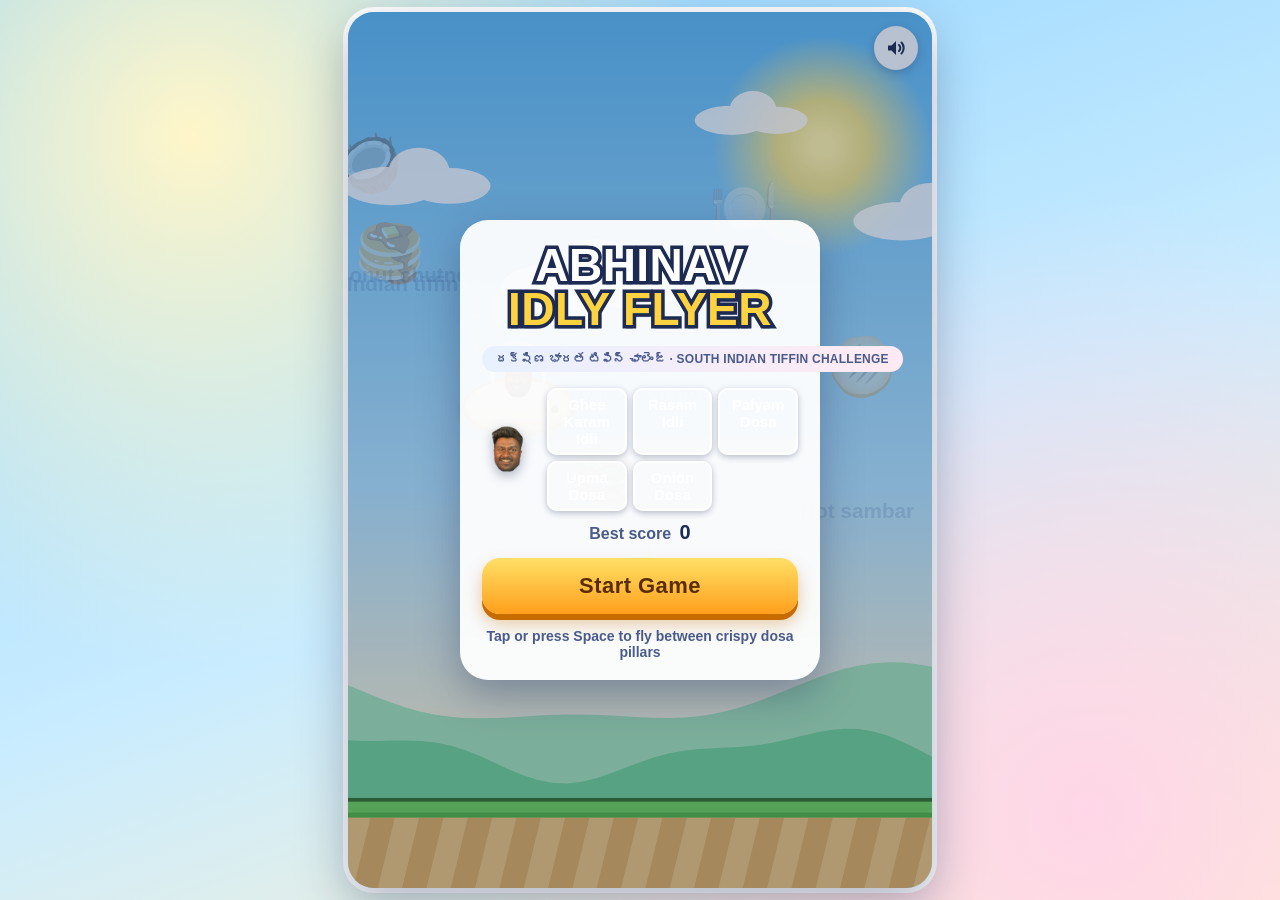
==== commit 1b47a960: "Add files via upload" ====
--- a/Abhinav_Idly_Flyer_Standalone.html
+++ b/Abhinav_Idly_Flyer_Standalone.html
@@ -779,8 +779,11 @@
       var gapTop = o.gapY - o.gap / 2, gapBottom = o.gapY + o.gap / 2;
       this._drawSegment(ctx, o, 0, gapTop, true);
       this._drawSegment(ctx, o, gapBottom, groundY, false);
-      this._drawLabel(ctx, o, 0, gapTop);
-      this._drawLabel(ctx, o, gapBottom, groundY);
+      if (gapTop >= groundY - gapBottom) {
+        if (!this._drawLabel(ctx, o, 0, gapTop)) this._drawLabel(ctx, o, gapBottom, groundY);
+      } else if (!this._drawLabel(ctx, o, gapBottom, groundY)) {
+        this._drawLabel(ctx, o, 0, gapTop);
+      }
     }
   };
 
@@ -828,10 +831,14 @@
 
   ObstacleManager.prototype._drawLabel = function (ctx, o, y0, y1) {
     var L = o.label, subj = SUBJECTS[o.subject];
+    var lines = [];
+    for (var i = 0; i < L.lines.length; i++) {
+      if (L.lines[i] !== subj.name) lines.push(L.lines[i]);
+    }
     var lineH = L.size + 3;
     var panelW = o.w - 8;
-    var panelH = 36 + L.lines.length * lineH;
-    if (y1 - y0 < panelH + 16) return;                 // segment too short: the other one carries the label
+    var panelH = 36 + lines.length * lineH;
+    if (y1 - y0 < panelH + 16) return false;
     var px = o.x + 4, py = (y0 + y1) / 2 - panelH / 2;
 
     ctx.save();
@@ -846,10 +853,11 @@
     ctx.font = '900 21px ' + FONT;
     ctx.fillText(subj.name, px + panelW / 2, py + 16, panelW - 8);
     ctx.font = '700 ' + L.size + 'px ' + FONT;
-    for (var i = 0; i < L.lines.length; i++) {
-      ctx.fillText(L.lines[i], px + panelW / 2, py + 32 + (i + 0.5) * lineH, panelW - 8);
+    for (var j = 0; j < lines.length; j++) {
+      ctx.fillText(lines[j], px + panelW / 2, py + 32 + (j + 0.5) * lineH, panelW - 8);
     }
     ctx.restore();
+    return true;
   };
 
   TB.SUBJECTS = SUBJECTS;
